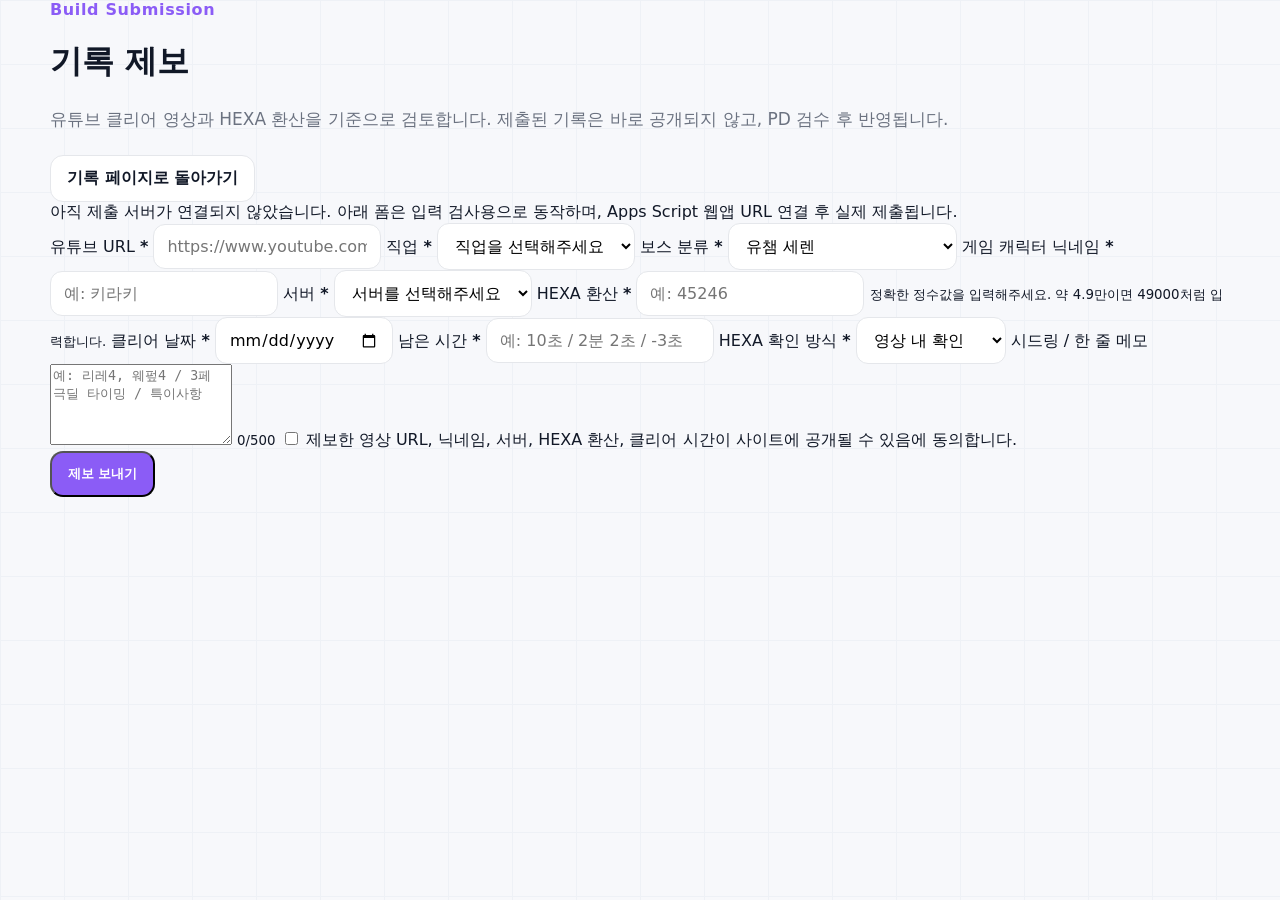
==== submit.html @ b97c4cc2 "Add custom submission page" ====
<!doctype html>
<html lang="ko">
<head>
  <meta charset="utf-8" />
  <meta name="viewport" content="width=device-width, initial-scale=1" />
  <title>기록 제보하기 · 키라키 유챔 세렌 아카이브</title>
  <meta name="description" content="키라키 유챔 세렌 최소컷 기록 제보 페이지" />
  <link rel="stylesheet" href="styles.css" />
</head>
<body>
  <header class="submit-hero">
    <div class="container">
      <p class="eyebrow">Build Submission</p>
      <h1>기록 제보</h1>
      <p class="lead">유튜브 클리어 영상과 HEXA 환산을 기준으로 검토합니다. 제출된 기록은 바로 공개되지 않고, PD 검수 후 반영됩니다.</p>
      <div class="actions">
        <a class="ghost" href="index.html">기록 페이지로 돌아가기</a>
      </div>
    </div>
  </header>

  <main class="container submit-main">
    <form id="submissionForm" class="submit-panel">
      <div class="notice" id="configNotice">
        아직 제출 서버가 연결되지 않았습니다. 아래 폼은 입력 검사용으로 동작하며, Apps Script 웹앱 URL 연결 후 실제 제출됩니다.
      </div>

      <label class="field full">
        <span>유튜브 URL <b>*</b></span>
        <input name="youtube_url" type="url" placeholder="https://www.youtube.com/watch?v=..." required />
      </label>

      <label class="field">
        <span>직업 <b>*</b></span>
        <select name="job" required>
          <option value="">직업을 선택해주세요</option>
        </select>
      </label>

      <label class="field">
        <span>보스 분류 <b>*</b></span>
        <select name="boss_variant" required>
          <option value="유챔 세렌">유챔 세렌</option>
          <option value="하드 세렌 기반 유챔 참고">하드 세렌 기반 유챔 참고</option>
          <option value="패치 이전 유챔 세렌 참고">패치 이전 유챔 세렌 참고</option>
          <option value="데티 세렌 참고">데티 세렌 참고</option>
        </select>
      </label>

      <label class="field">
        <span>게임 캐릭터 닉네임 <b>*</b></span>
        <input name="character_name" type="text" placeholder="예: 키라키" required />
      </label>

      <label class="field">
        <span>서버 <b>*</b></span>
        <select name="server" required>
          <option value="">서버를 선택해주세요</option>
          <option>스카니아</option><option>베라</option><option>루나</option><option>크로아</option><option>엘리시움</option><option>오로라</option><option>레드</option><option>이노시스</option><option>유니온</option><option>제니스</option><option>아케인</option><option>노바</option><option>버닝</option><option>기타</option>
        </select>
      </label>

      <label class="field">
        <span>HEXA 환산 <b>*</b></span>
        <input name="clear_hexa" inputmode="numeric" placeholder="예: 45246" required />
        <small>정확한 정수값을 입력해주세요. 약 4.9만이면 49000처럼 입력합니다.</small>
      </label>

      <label class="field">
        <span>클리어 날짜 <b>*</b></span>
        <input name="clear_date" type="date" required />
      </label>

      <label class="field">
        <span>남은 시간 <b>*</b></span>
        <input name="clear_time_left" type="text" placeholder="예: 10초 / 2분 2초 / -3초" required />
      </label>

      <label class="field">
        <span>HEXA 확인 방식 <b>*</b></span>
        <select name="hexa_source" required>
          <option value="영상 내 확인">영상 내 확인</option>
          <option value="첨부 스크린샷">첨부 스크린샷</option>
          <option value="사용자 제보">사용자 제보</option>
          <option value="확인 필요">확인 필요</option>
        </select>
      </label>

      <label class="field full">
        <span>시드링 / 한 줄 메모</span>
        <textarea name="memo" rows="5" maxlength="500" placeholder="예: 리레4, 웨펖4 / 3페 극딜 타이밍 / 특이사항"></textarea>
        <small><span id="memoCount">0</span>/500</small>
      </label>

      <label class="check full">
        <input name="consent" type="checkbox" required />
        <span>제보한 영상 URL, 닉네임, 서버, HEXA 환산, 클리어 시간이 사이트에 공개될 수 있음에 동의합니다.</span>
      </label>

      <div class="submit-actions full">
        <button type="submit" class="primary submit-button">제보 보내기</button>
        <span id="submitStatus" class="submit-status"></span>
      </div>
    </form>
  </main>

  <script src="submit-config.js"></script>
  <script src="submit.js"></script>
</body>
</html>
---- styles.css ----
:root{--bg:#f7f8fb;--card:#fff;--text:#111827;--muted:#6b7280;--line:#e5e7eb;--primary:#8b5cf6;--primary-dark:#6d28d9;--accent:#22c7d9}*{box-sizing:border-box}body{margin:0;font-family:system-ui,-apple-system,BlinkMacSystemFont,'Segoe UI','Noto Sans KR',sans-serif;background:linear-gradient(#eef1f6 1px,transparent 1px),linear-gradient(90deg,#eef1f6 1px,transparent 1px);background-size:64px 64px;background-color:var(--bg);color:var(--text)}.container{width:min(1180px,calc(100% - 32px));margin:0 auto}.hero{padding:52px 0 24px}.hero-grid{display:grid;grid-template-columns:1fr 320px;gap:24px;align-items:end}.eyebrow{margin:0 0 8px;color:var(--primary);font-weight:900;letter-spacing:.04em}.hero h1{margin:0;font-size:clamp(34px,5vw,56px);line-height:1.05}.lead{color:var(--muted);font-size:17px;line-height:1.6}.actions{display:flex;gap:12px;flex-wrap:wrap;margin-top:22px}.primary,.ghost,.watch{display:inline-flex;align-items:center;justify-content:center;border-radius:13px;padding:12px 16px;font-weight:900;text-decoration:none}.primary{background:var(--primary);color:white}.ghost{background:white;color:var(--text);border:1px solid var(--line)}.hero-card,.panel,.stat,.record-card{background:var(--card);border:1px solid var(--line);border-radius:20px;box-shadow:0 8px 24px rgba(15,23,42,.06)}.hero-card{padding:22px}.hero-card span,.stat span{display:block;color:var(--muted);font-size:14px}.hero-card strong{display:block;margin:8px 0;font-size:34px}.hero-card small{color:var(--muted);line-height:1.5}.stats{display:grid;grid-template-columns:repeat(4,1fr);gap:14px;margin:24px 0}.stat{padding:18px}.stat strong{display:block;margin-top:6px;font-size:28px}.panel{padding:24px;margin:24px 0}.section-head{display:flex;justify-content:space-between;gap:16px;align-items:flex-start;margin-bottom:18px}.section-head h2{margin:0}.section-head p{margin:6px 0 0;color:var(--muted);line-height:1.5}select,input{border:1px solid var(--line);border-radius:12px;background:white;padding:12px 13px;font:inherit}.chart-wrap{height:360px}.toolbar{display:flex;gap:12px;margin:24px 0}.toolbar input{flex:1}.record-grid{display:grid;grid-template-columns:repeat(3,1fr);gap:18px;margin:24px 0 56px}.record-card{overflow:hidden}.thumb{position:relative;aspect-ratio:16/9;background:#111827}.thumb img{width:100%;height:100%;object-fit:cover}.badge{position:absolute;right:10px;bottom:10px;background:rgba(0,0,0,.78);color:#fff;border-radius:999px;padding:5px 9px;font-size:12px;font-weight:900}.body{padding:16px}.meta{display:flex;align-items:center;gap:7px;color:var(--muted);font-size:13px}.dot{width:8px;height:8px;background:var(--accent);border-radius:50%}.date{margin-left:auto}.body h3{margin:10px 0 4px;font-size:22px}.by{margin:0 0 12px;color:var(--muted)}.tags{display:flex;flex-wrap:wrap;gap:6px;margin-bottom:14px}.tags span{background:#f3f4f6;border-radius:999px;padding:6px 9px;font-size:12px;color:#374151}.watch{width:100%;background:#111827;color:white}.rules p{color:var(--muted);line-height:1.7}.footer{text-align:center;color:var(--muted);padding:28px}.empty{grid-column:1/-1;padding:28px;text-align:center;color:var(--muted);background:white;border:1px dashed var(--line);border-radius:18px}@media(max-width:900px){.hero-grid{grid-template-columns:1fr}.stats{grid-template-columns:repeat(2,1fr)}.record-grid{grid-template-columns:repeat(2,1fr)}}@media(max-width:640px){.stats,.record-grid{grid-template-columns:1fr}.section-head,.toolbar{flex-direction:column}.chart-wrap{height:300px}}
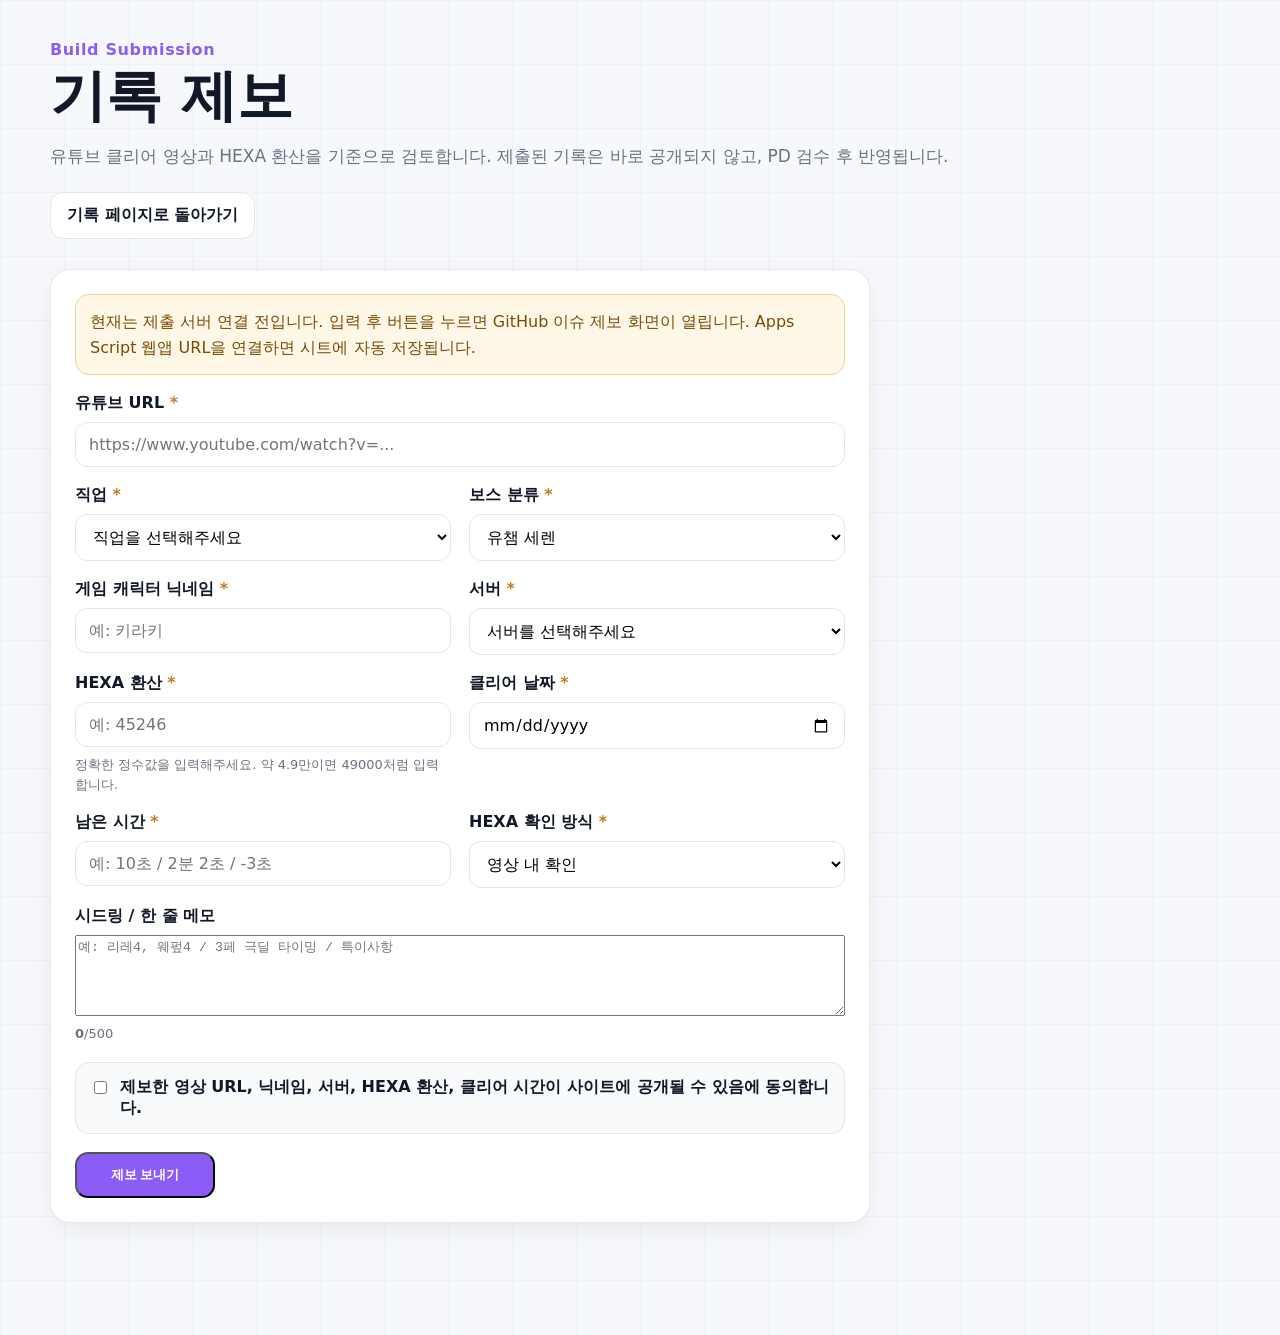
==== commit d3cd120f: "Load submit page stylesheet" ====
--- a/submit.html
+++ b/submit.html
@@ -6,6 +6,7 @@
   <title>기록 제보하기 · 키라키 유챔 세렌 아카이브</title>
   <meta name="description" content="키라키 유챔 세렌 최소컷 기록 제보 페이지" />
   <link rel="stylesheet" href="styles.css" />
+  <link rel="stylesheet" href="submit.css" />
 </head>
 <body>
   <header class="submit-hero">
--- a/submit.css
+++ b/submit.css
@@ -0,0 +1 @@
+.submit-hero{padding:40px 0 12px}.submit-hero h1{margin:0;font-size:clamp(34px,5vw,56px);line-height:1.05}.submit-main{padding-bottom:72px}.submit-panel{width:min(820px,100%);padding:24px;margin:18px 0 40px;display:grid;grid-template-columns:1fr 1fr;gap:18px;background:#fff;border:1px solid #e5e7eb;border-radius:20px;box-shadow:0 8px 24px rgba(15,23,42,.06)}.field{display:flex;flex-direction:column;gap:8px}.field.full,.check.full,.submit-actions.full,.notice{grid-column:1/-1}.field span,.check span{font-weight:900}.field b{color:#c47a23}.field small{color:#6b7280;font-size:13px;line-height:1.5}.check{display:flex;align-items:flex-start;gap:10px;background:#f9fafb;border:1px solid #e5e7eb;border-radius:14px;padding:14px}.check input{margin-top:4px}.notice{border:1px solid #f5d08a;background:#fff8e7;color:#7a4b08;border-radius:14px;padding:14px;line-height:1.6}.submit-actions{display:flex;align-items:center;gap:14px;flex-wrap:wrap}.submit-button{min-width:140px}.submit-status{color:#6b7280;font-weight:800}.submit-status.ok{color:#047857}.submit-status.error{color:#ef4444}textarea{resize:vertical}@media(max-width:640px){.submit-panel{grid-template-columns:1fr;padding:18px}}
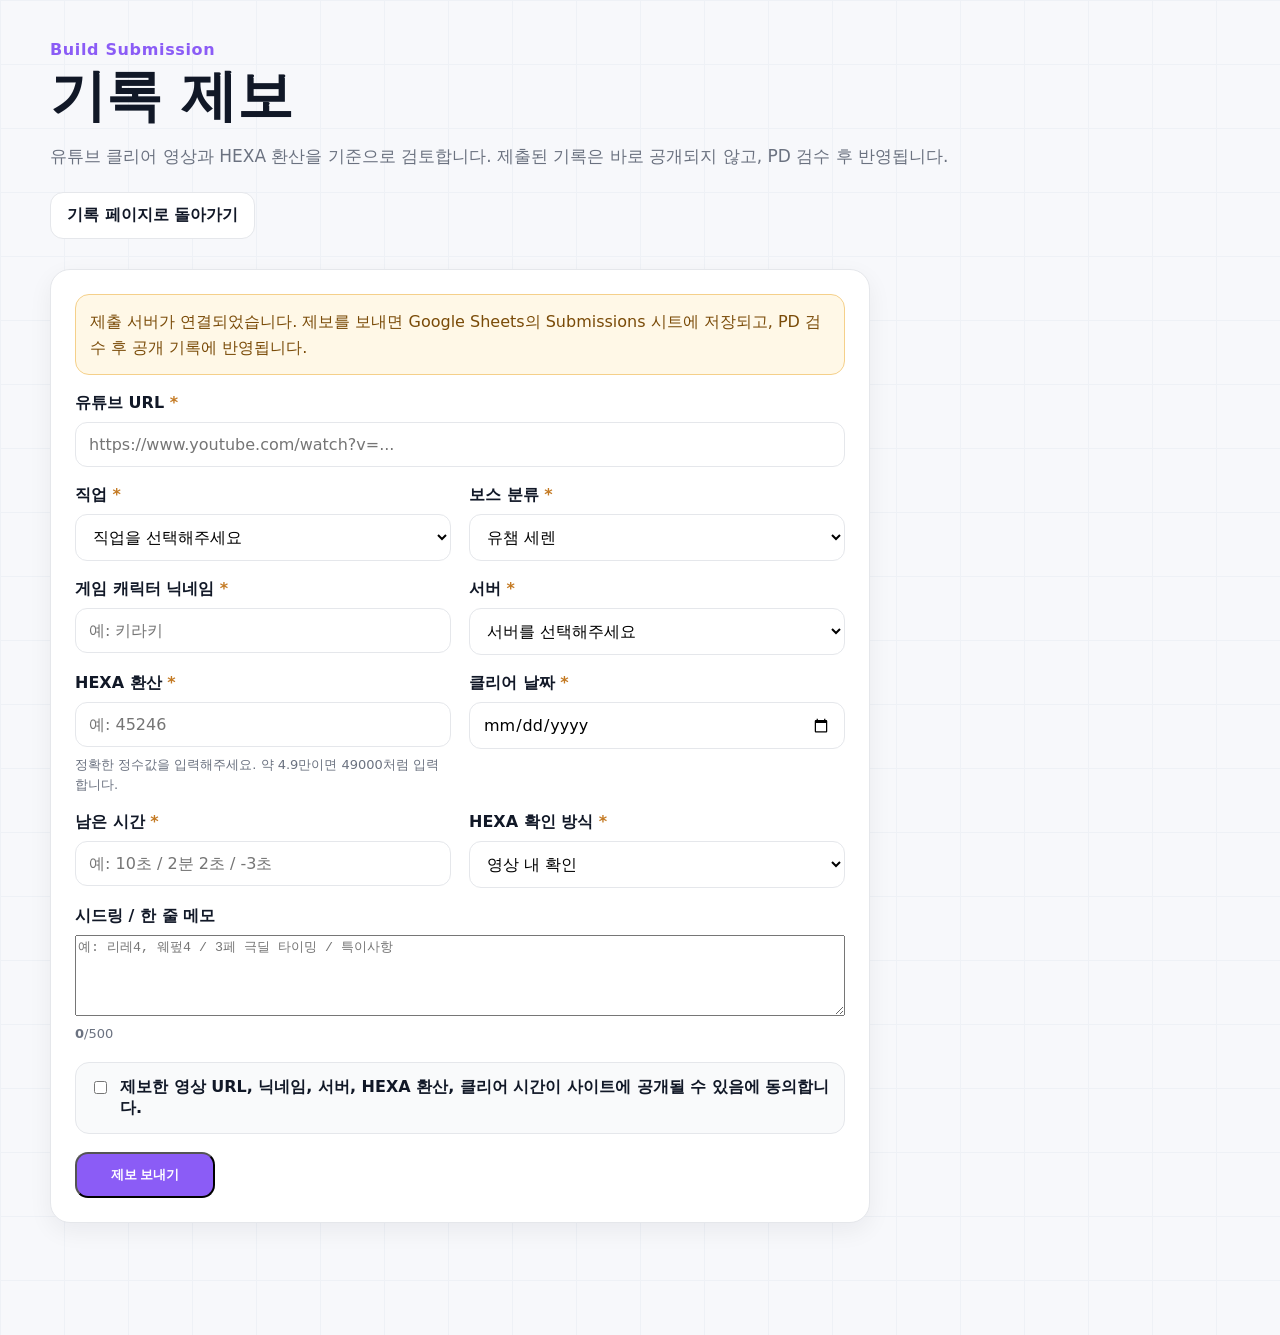
==== commit 433ebb4e: "Bust cache and refresh submit page connection notice" ====
--- a/submit.html
+++ b/submit.html
@@ -5,8 +5,8 @@
   <meta name="viewport" content="width=device-width, initial-scale=1" />
   <title>기록 제보하기 · 키라키 유챔 세렌 아카이브</title>
   <meta name="description" content="키라키 유챔 세렌 최소컷 기록 제보 페이지" />
-  <link rel="stylesheet" href="styles.css" />
-  <link rel="stylesheet" href="submit.css" />
+  <link rel="stylesheet" href="styles.css?v=20260601b" />
+  <link rel="stylesheet" href="submit.css?v=20260601b" />
 </head>
 <body>
   <header class="submit-hero">
@@ -23,7 +23,7 @@
   <main class="container submit-main">
     <form id="submissionForm" class="submit-panel">
       <div class="notice" id="configNotice">
-        아직 제출 서버가 연결되지 않았습니다. 아래 폼은 입력 검사용으로 동작하며, Apps Script 웹앱 URL 연결 후 실제 제출됩니다.
+        제출 서버 연결 상태를 확인하는 중입니다.
       </div>
 
       <label class="field full">
@@ -57,7 +57,7 @@
         <span>서버 <b>*</b></span>
         <select name="server" required>
           <option value="">서버를 선택해주세요</option>
-          <option>스카니아</option><option>베라</option><option>루나</option><option>크로아</option><option>엘리시움</option><option>오로라</option><option>레드</option><option>이노시스</option><option>유니온</option><option>제니스</option><option>아케인</option><option>노바</option><option>버닝</option><option>기타</option>
+          <option>스카니아</option><option>베라</option><option>루나</option><option>크로아</option><option>엘리시움</option><option>오로라</option><option>레드</option><option>이노시스</option><option>유니온</option><option>제니스</option><option>아케인</option><option>노바</option><option>에오스</option><option>버닝</option><option>기타</option>
         </select>
       </label>
 
@@ -105,7 +105,7 @@
     </form>
   </main>
 
-  <script src="submit-config.js"></script>
-  <script src="submit.js"></script>
+  <script src="submit-config.js?v=20260601b"></script>
+  <script src="submit.js?v=20260601b"></script>
 </body>
 </html>
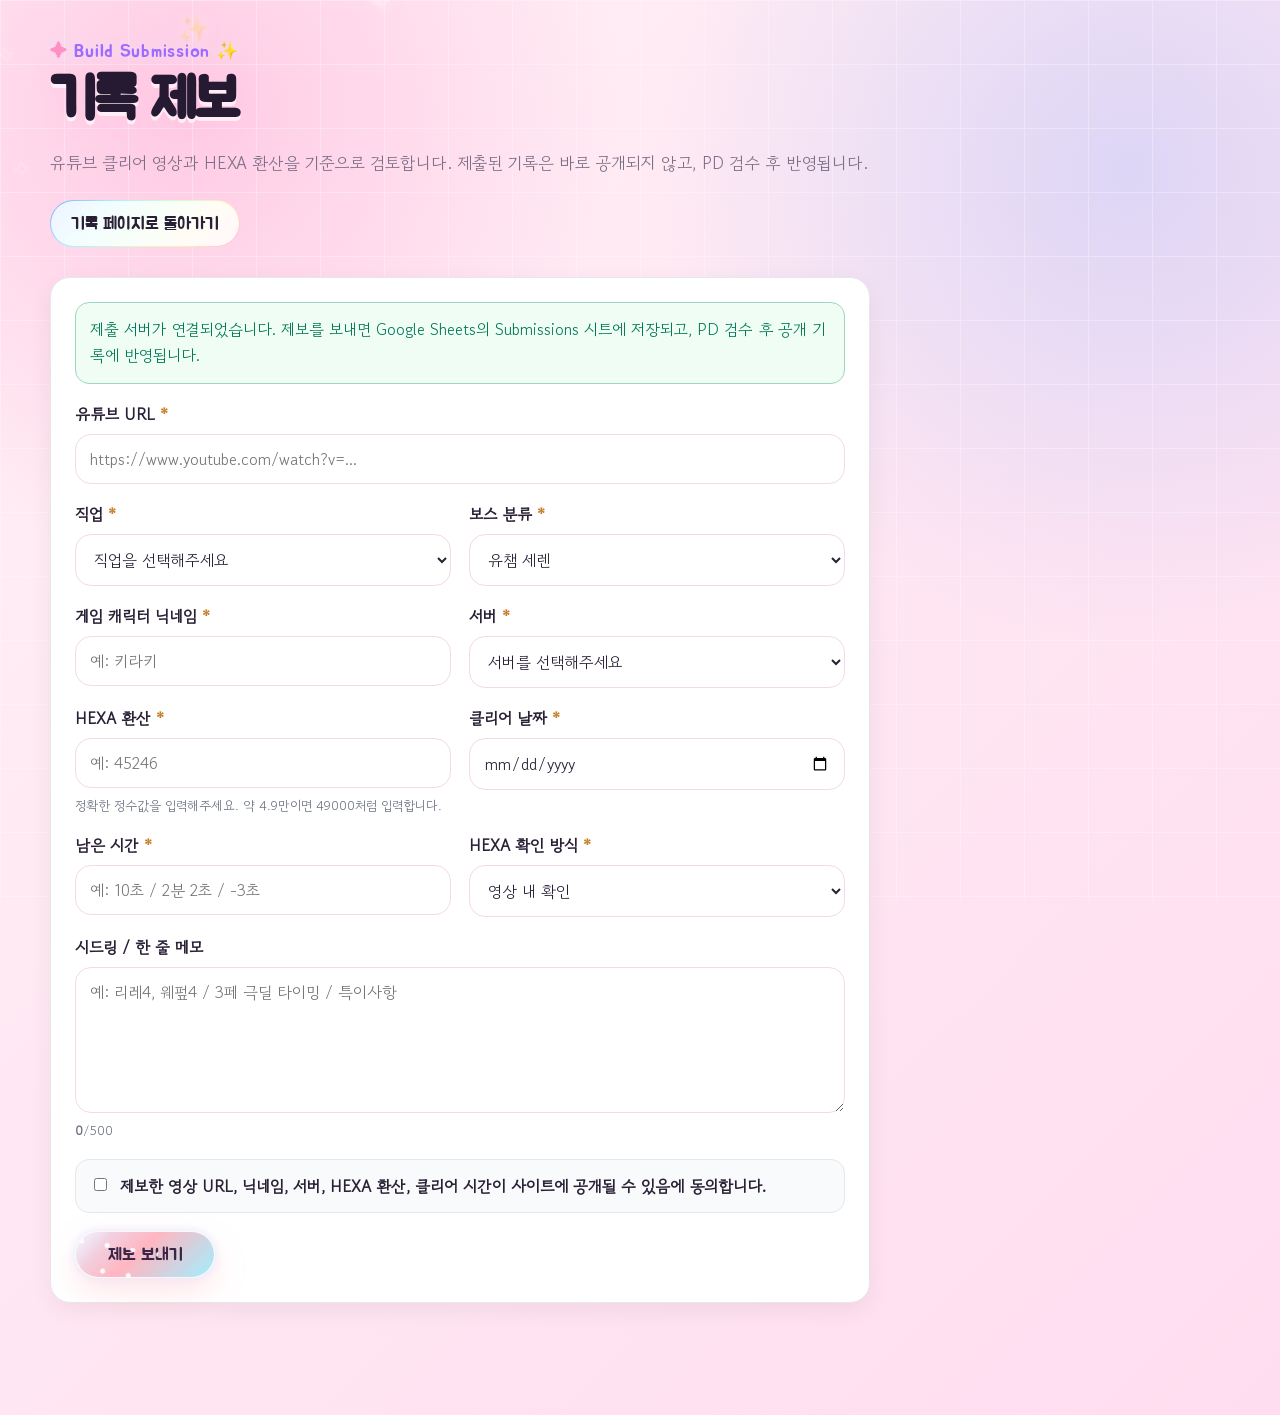
==== commit ff0c0849: "Bust submit page cache after web app URL update" ====
--- a/submit.html
+++ b/submit.html
@@ -5,8 +5,8 @@
   <meta name="viewport" content="width=device-width, initial-scale=1" />
   <title>기록 제보하기 · 키라키 유챔 세렌 아카이브</title>
   <meta name="description" content="키라키 유챔 세렌 최소컷 기록 제보 페이지" />
-  <link rel="stylesheet" href="styles.css?v=20260601b" />
-  <link rel="stylesheet" href="submit.css?v=20260601b" />
+  <link rel="stylesheet" href="styles.css?v=20260602a" />
+  <link rel="stylesheet" href="submit.css?v=20260602a" />
 </head>
 <body>
   <header class="submit-hero">
@@ -105,7 +105,7 @@
     </form>
   </main>
 
-  <script src="submit-config.js?v=20260601b"></script>
-  <script src="submit.js?v=20260601b"></script>
+  <script src="submit-config.js?v=20260602a"></script>
+  <script src="submit.js?v=20260602a"></script>
 </body>
 </html>
--- a/styles.css
+++ b/styles.css
@@ -1 +1,10 @@
-:root{--bg:#f7f8fb;--card:#fff;--text:#111827;--muted:#6b7280;--line:#e5e7eb;--primary:#8b5cf6;--primary-dark:#6d28d9;--accent:#22c7d9}*{box-sizing:border-box}body{margin:0;font-family:system-ui,-apple-system,BlinkMacSystemFont,'Segoe UI','Noto Sans KR',sans-serif;background:linear-gradient(#eef1f6 1px,transparent 1px),linear-gradient(90deg,#eef1f6 1px,transparent 1px);background-size:64px 64px;background-color:var(--bg);color:var(--text)}.container{width:min(1180px,calc(100% - 32px));margin:0 auto}.hero{padding:52px 0 24px}.hero-grid{display:grid;grid-template-columns:1fr 320px;gap:24px;align-items:end}.eyebrow{margin:0 0 8px;color:var(--primary);font-weight:900;letter-spacing:.04em}.hero h1{margin:0;font-size:clamp(34px,5vw,56px);line-height:1.05}.lead{color:var(--muted);font-size:17px;line-height:1.6}.actions{display:flex;gap:12px;flex-wrap:wrap;margin-top:22px}.primary,.ghost,.watch{display:inline-flex;align-items:center;justify-content:center;border-radius:13px;padding:12px 16px;font-weight:900;text-decoration:none}.primary{background:var(--primary);color:white}.ghost{background:white;color:var(--text);border:1px solid var(--line)}.hero-card,.panel,.stat,.record-card{background:var(--card);border:1px solid var(--line);border-radius:20px;box-shadow:0 8px 24px rgba(15,23,42,.06)}.hero-card{padding:22px}.hero-card span,.stat span{display:block;color:var(--muted);font-size:14px}.hero-card strong{display:block;margin:8px 0;font-size:34px}.hero-card small{color:var(--muted);line-height:1.5}.stats{display:grid;grid-template-columns:repeat(4,1fr);gap:14px;margin:24px 0}.stat{padding:18px}.stat strong{display:block;margin-top:6px;font-size:28px}.panel{padding:24px;margin:24px 0}.section-head{display:flex;justify-content:space-between;gap:16px;align-items:flex-start;margin-bottom:18px}.section-head h2{margin:0}.section-head p{margin:6px 0 0;color:var(--muted);line-height:1.5}select,input{border:1px solid var(--line);border-radius:12px;background:white;padding:12px 13px;font:inherit}.chart-wrap{height:360px}.toolbar{display:flex;gap:12px;margin:24px 0}.toolbar input{flex:1}.record-grid{display:grid;grid-template-columns:repeat(3,1fr);gap:18px;margin:24px 0 56px}.record-card{overflow:hidden}.thumb{position:relative;aspect-ratio:16/9;background:#111827}.thumb img{width:100%;height:100%;object-fit:cover}.badge{position:absolute;right:10px;bottom:10px;background:rgba(0,0,0,.78);color:#fff;border-radius:999px;padding:5px 9px;font-size:12px;font-weight:900}.body{padding:16px}.meta{display:flex;align-items:center;gap:7px;color:var(--muted);font-size:13px}.dot{width:8px;height:8px;background:var(--accent);border-radius:50%}.date{margin-left:auto}.body h3{margin:10px 0 4px;font-size:22px}.by{margin:0 0 12px;color:var(--muted)}.tags{display:flex;flex-wrap:wrap;gap:6px;margin-bottom:14px}.tags span{background:#f3f4f6;border-radius:999px;padding:6px 9px;font-size:12px;color:#374151}.watch{width:100%;background:#111827;color:white}.rules p{color:var(--muted);line-height:1.7}.footer{text-align:center;color:var(--muted);padding:28px}.empty{grid-column:1/-1;padding:28px;text-align:center;color:var(--muted);background:white;border:1px dashed var(--line);border-radius:18px}@media(max-width:900px){.hero-grid{grid-template-columns:1fr}.stats{grid-template-columns:repeat(2,1fr)}.record-grid{grid-template-columns:repeat(2,1fr)}}@media(max-width:640px){.stats,.record-grid{grid-template-columns:1fr}.section-head,.toolbar{flex-direction:column}.chart-wrap{height:300px}}+@import url('https://fonts.googleapis.com/css2?family=Gowun+Dodum&family=Jua&display=swap');
+:root{
+  --bg:#fff0f5;--bg2:#ffddf0;--card:rgba(255,255,255,.82);--text:#2a2036;--muted:#7c6f86;--line:#f3d9eb;
+  --lav:#e6e6fa;--rose:#ffb6c1;--hot:#ff8fc5;--blue:#84a9ff;--aqua:#a1efff;--mint:#ccffd1;--cream:#ffedba;--holo:#ffbcde;--pearl:#fff;--gold:#f8d7da;
+  --shadow:0 22px 60px rgba(255,182,193,.26);--soft-shadow:0 12px 34px rgba(167,139,250,.16)
+}
+*{box-sizing:border-box}html{scroll-behavior:smooth}
+body{margin:0;font-family:'Gowun Dodum',system-ui,-apple-system,BlinkMacSystemFont,'Segoe UI',sans-serif;background:radial-gradient(circle at 14% 8%,rgba(255,188,222,.72),transparent 26%),radial-gradient(circle at 88% 12%,rgba(132,169,255,.28),transparent 28%),linear-gradient(135deg,var(--bg),var(--bg2));color:var(--text);min-height:100vh;position:relative;overflow-x:hidden}
+body:before{content:'✦ ✧ ✨ ❤ ✦ ✧ ✨ ❤ ✦ ✧';position:fixed;inset:0;pointer-events:none;z-index:-1;color:rgba(255,255,255,.72);font-size:22px;letter-spacing:64px;line-height:96px;text-shadow:0 0 12px rgba(255,255,255,.95),0 0 24px rgba(255,188,222,.35);opacity:.32;transform:rotate(-8deg) scale(1.2)}
+body:after{content:'';position:fixed;inset:0;pointer-events:none;z-index:-2;background:linear-gradient(#fff8fc 1px,transparent 1px),linear-gradient(90deg,#fff8fc 1px,transparent 1px);background-size:64px 64px;opacity:.36}.container{width:min(1180px,calc(100% - 32px));margin:0 auto}.hero{padding:54px 0 26px}.hero-grid{display:grid;grid-template-columns:1fr 340px;gap:24px;align-items:end}.eyebrow{margin:0 0 8px;color:#9f6bff;font-family:'Jua',sans-serif;font-size:18px;letter-spacing:.04em;text-shadow:0 0 14px rgba(230,230,250,.9)}.eyebrow:before{content:'✦ ';color:#ff8fc5}.eyebrow:after{content:' ✨';color:#84a9ff}.hero h1,.submit-hero h1{margin:0;font-family:'Jua',sans-serif;font-size:clamp(42px,6vw,72px);line-height:1.02;letter-spacing:-.035em;color:#261a33;text-shadow:0 4px 0 rgba(255,255,255,.65),0 0 22px rgba(255,188,222,.45)}.lead{color:var(--muted);font-size:17px;line-height:1.8}.actions{display:flex;gap:12px;flex-wrap:wrap;margin-top:22px}.primary,.ghost,.watch{display:inline-flex;align-items:center;justify-content:center;border-radius:999px;padding:12px 20px;font-family:'Jua',sans-serif;font-size:17px;text-decoration:none;border:0;cursor:pointer;transition:.2s ease;position:relative;overflow:hidden}.primary{background:linear-gradient(135deg,var(--lav),var(--rose) 45%,var(--aqua));color:#3a2647;box-shadow:0 0 10px #e6e6fa,0 14px 30px rgba(255,182,193,.34);border:1px solid rgba(255,255,255,.85)}.primary:before{content:'';position:absolute;inset:-80% -30%;background:radial-gradient(circle,rgba(255,255,255,.95) 0 2px,transparent 3px),linear-gradient(120deg,transparent 35%,rgba(255,255,255,.75),transparent 65%);background-size:26px 26px,100% 100%;transform:translateX(-45%) rotate(10deg);transition:.45s ease}.primary:hover{transform:translateY(-2px);box-shadow:0 0 18px #e6e6fa,0 18px 36px rgba(255,182,193,.42)}.primary:hover:before{transform:translateX(45%) rotate(10deg)}.ghost{background:rgba(255,255,255,.72);color:var(--text);border:1px solid transparent;background-image:linear-gradient(rgba(255,255,255,.86),rgba(255,255,255,.86)),linear-gradient(135deg,var(--blue),var(--aqua),var(--mint),var(--cream),var(--holo));background-origin:border-box;background-clip:padding-box,border-box;backdrop-filter:blur(14px)}.hero-card,.panel,.stat,.record-card{background:linear-gradient(var(--card),var(--card)) padding-box,linear-gradient(135deg,var(--blue),var(--aqua),var(--mint),var(--cream),var(--holo)) border-box;border:1px solid transparent;border-radius:28px;box-shadow:var(--shadow);backdrop-filter:blur(16px)}.hero-card{padding:24px;background:linear-gradient(145deg,rgba(255,255,255,.9),rgba(255,240,248,.74)) padding-box,linear-gradient(135deg,#fff,var(--holo),var(--aqua),#fff) border-box}.hero-card span,.stat span{display:block;color:var(--muted);font-size:14px}.hero-card strong{display:block;margin:8px 0;font-family:'Jua',sans-serif;font-size:38px;color:#9f6bff}.hero-card small{color:var(--muted);line-height:1.6}.stats{display:grid;grid-template-columns:repeat(4,1fr);gap:14px;margin:24px 0}.stat{padding:20px;background:linear-gradient(145deg,rgba(255,255,255,.9),rgba(255,247,252,.78)) padding-box,linear-gradient(135deg,#fff,var(--holo),var(--lav),var(--aqua)) border-box}.stat strong{display:block;margin-top:6px;font-family:'Jua',sans-serif;font-size:33px;color:#251934}.panel{padding:26px;margin:24px 0}.section-head{display:flex;justify-content:space-between;gap:16px;align-items:flex-start;margin-bottom:18px}.section-head h2{margin:0;font-family:'Jua',sans-serif;font-size:31px;color:#24172f}.section-head h2:after{content:' ✦';color:#ff8fc5}.section-head p{margin:6px 0 0;color:var(--muted);line-height:1.55}select,input,textarea{border:1px solid var(--line);border-radius:16px;background:rgba(255,255,255,.82);padding:12px 14px;font:inherit;color:var(--text);outline:none}select:focus,input:focus,textarea:focus{border-color:var(--rose);box-shadow:0 0 0 4px rgba(255,182,193,.2)}.chart-wrap{height:360px}.toolbar{display:flex;gap:12px;margin:24px 0}.toolbar input{flex:1}.record-grid{display:grid;grid-template-columns:repeat(3,1fr);gap:18px;margin:24px 0 56px}.record-card{overflow:hidden;transition:.2s ease}.record-card:hover{transform:translateY(-4px);box-shadow:0 26px 56px rgba(255,182,193,.34)}.thumb{position:relative;aspect-ratio:16/9;background:#24172f}.thumb img{width:100%;height:100%;object-fit:cover}.badge{position:absolute;right:10px;bottom:10px;background:linear-gradient(135deg,rgba(255,182,193,.94),rgba(230,230,250,.94));color:#41253e;border-radius:999px;padding:7px 11px;font-family:'Jua',sans-serif;font-size:13px;box-shadow:0 0 16px rgba(255,255,255,.8)}.body{padding:17px}.meta{display:flex;align-items:center;gap:7px;color:var(--muted);font-size:13px}.dot{width:10px;height:10px;background:radial-gradient(circle,#fff 10%,#ff8fc5 38%,#a1efff);border-radius:50%;box-shadow:0 0 10px #ffbcde}.date{margin-left:auto}.body h3{margin:10px 0 4px;font-family:'Jua',sans-serif;font-size:26px;color:#24172f}.by{margin:0 0 12px;color:var(--muted)}.tags{display:flex;flex-wrap:wrap;gap:6px;margin-bottom:14px}.tags span{background:#fff5fb;border:1px solid #f4cce3;border-radius:999px;padding:6px 10px;font-size:12px;color:#84556d}.watch{width:100%;background:linear-gradient(135deg,#4b2a62,#e879b9);color:white}.rules p{color:var(--muted);line-height:1.8}.rules:before{content:'❤  ✦  ❤  ✦  ❤';display:block;color:#ff9cc9;letter-spacing:12px;margin-bottom:10px;opacity:.8}.footer{text-align:center;color:var(--muted);padding:28px}.empty{grid-column:1/-1;padding:28px;text-align:center;color:var(--muted);background:rgba(255,255,255,.82);border:1px dashed var(--line);border-radius:22px}@media(max-width:900px){.hero-grid{grid-template-columns:1fr}.stats{grid-template-columns:repeat(2,1fr)}.record-grid{grid-template-columns:repeat(2,1fr)}}@media(max-width:640px){.stats,.record-grid{grid-template-columns:1fr}.section-head,.toolbar{flex-direction:column}.chart-wrap{height:300px}.hero h1,.submit-hero h1{font-size:44px}}
--- a/submit.css
+++ b/submit.css
@@ -1 +1 @@
-.submit-hero{padding:40px 0 12px}.submit-hero h1{margin:0;font-size:clamp(34px,5vw,56px);line-height:1.05}.submit-main{padding-bottom:72px}.submit-panel{width:min(820px,100%);padding:24px;margin:18px 0 40px;display:grid;grid-template-columns:1fr 1fr;gap:18px;background:#fff;border:1px solid #e5e7eb;border-radius:20px;box-shadow:0 8px 24px rgba(15,23,42,.06)}.field{display:flex;flex-direction:column;gap:8px}.field.full,.check.full,.submit-actions.full,.notice{grid-column:1/-1}.field span,.check span{font-weight:900}.field b{color:#c47a23}.field small{color:#6b7280;font-size:13px;line-height:1.5}.check{display:flex;align-items:flex-start;gap:10px;background:#f9fafb;border:1px solid #e5e7eb;border-radius:14px;padding:14px}.check input{margin-top:4px}.notice{border:1px solid #f5d08a;background:#fff8e7;color:#7a4b08;border-radius:14px;padding:14px;line-height:1.6}.submit-actions{display:flex;align-items:center;gap:14px;flex-wrap:wrap}.submit-button{min-width:140px}.submit-status{color:#6b7280;font-weight:800}.submit-status.ok{color:#047857}.submit-status.error{color:#ef4444}textarea{resize:vertical}@media(max-width:640px){.submit-panel{grid-template-columns:1fr;padding:18px}}+.submit-hero{padding:40px 0 12px}.submit-hero h1{margin:0;font-size:clamp(34px,5vw,56px);line-height:1.05}.submit-main{padding-bottom:72px}.submit-panel{width:min(820px,100%);padding:24px;margin:18px 0 40px;display:grid;grid-template-columns:1fr 1fr;gap:18px;background:#fff;border:1px solid #e5e7eb;border-radius:20px;box-shadow:0 8px 24px rgba(15,23,42,.06)}.field{display:flex;flex-direction:column;gap:8px}.field.full,.check.full,.submit-actions.full,.notice{grid-column:1/-1}.field span,.check span{font-weight:900}.field b{color:#c47a23}.field small{color:#6b7280;font-size:13px;line-height:1.5}.check{display:flex;align-items:flex-start;gap:10px;background:#f9fafb;border:1px solid #e5e7eb;border-radius:14px;padding:14px}.check input{margin-top:4px}.notice{border:1px solid #f5d08a;background:#fff8e7;color:#7a4b08;border-radius:14px;padding:14px;line-height:1.6}.notice.connected{border-color:#9bd8bd;background:#effdf5;color:#047857}.submit-actions{display:flex;align-items:center;gap:14px;flex-wrap:wrap}.submit-button{min-width:140px}.submit-status{color:#6b7280;font-weight:800}.submit-status.ok{color:#047857}.submit-status.error{color:#ef4444}textarea{resize:vertical}@media(max-width:640px){.submit-panel{grid-template-columns:1fr;padding:18px}}
